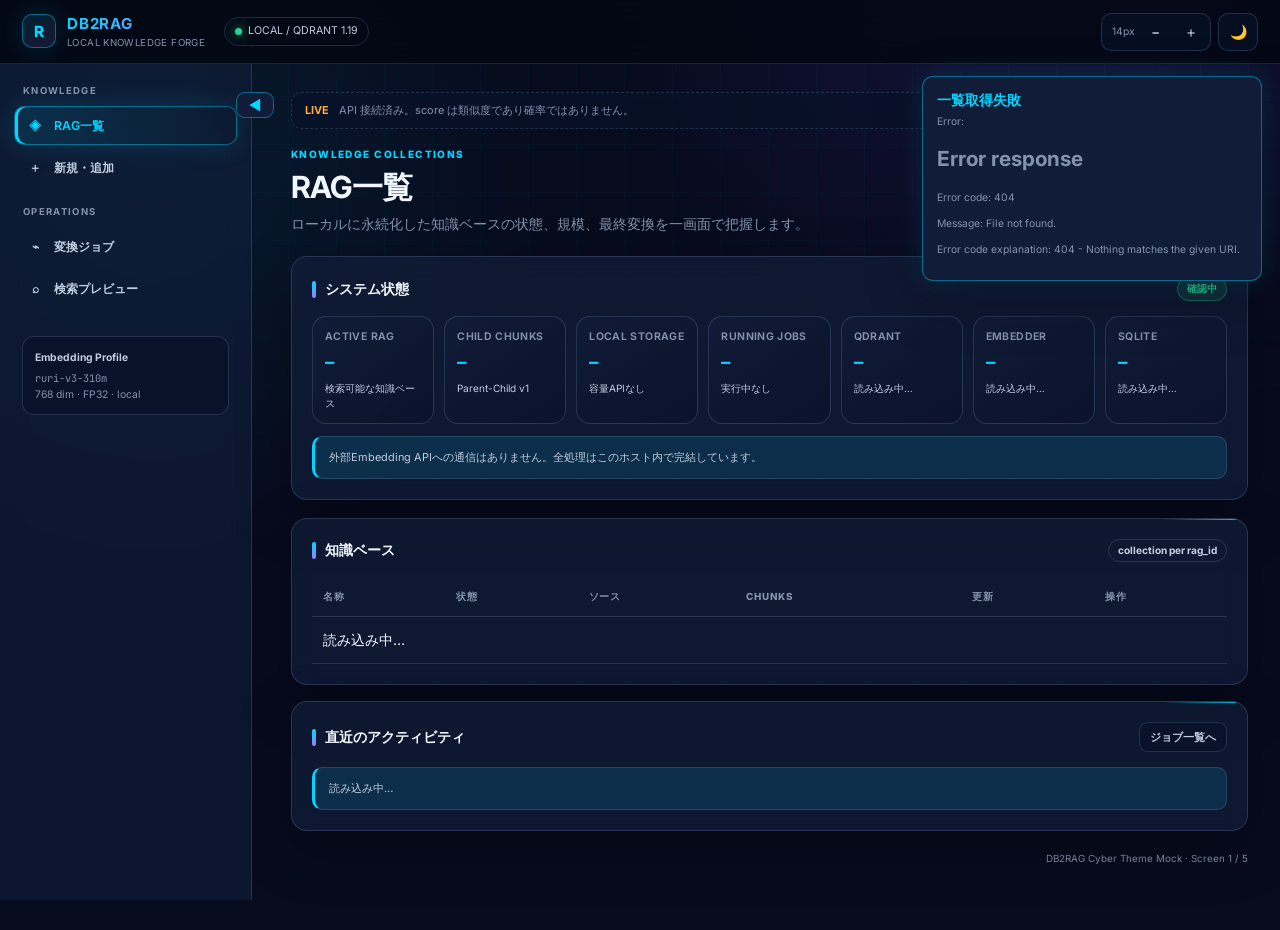
==== web/index.html @ 3c4ffd73 "feat: publish DB2RAG as a local persistent RAG converter Ship FastAPI UI, Qdrant hybrid search, and " ====
<!DOCTYPE html>
<html lang="ja">
<head>
  <meta charset="UTF-8">
  <meta name="viewport" content="width=device-width, initial-scale=1">
  <title>DB2RAG — RAG一覧</title>
  <link rel="preconnect" href="https://fonts.googleapis.com">
  <link rel="preconnect" href="https://fonts.gstatic.com" crossorigin>
  <link href="https://fonts.googleapis.com/css2?family=Inter:wght@400;500;600;700;800&family=JetBrains+Mono:wght@400;500;700&display=swap" rel="stylesheet">
  <link rel="stylesheet" href="mockup_cyber.css?v=20260911-5">
</head>
<body>
  <header class="topbar">
    <a class="brand" href="/">
      <span class="brand-mark">R</span>
      <span class="brand-copy"><strong>DB2RAG</strong><small>LOCAL KNOWLEDGE FORGE</small></span>
    </a>
    <span class="environment-pill"><span class="live-dot"></span>LOCAL / QDRANT 1.19</span>
    <span class="topbar-spacer"></span>
    <div class="topbar-controls">
      <div class="control-group">
        <span class="control-label" id="font-size-label">14px</span>
        <button class="icon-button" id="font-minus" type="button" aria-label="文字を小さく">−</button>
        <button class="icon-button" id="font-plus" type="button" aria-label="文字を大きく">＋</button>
      </div>
      <div class="control-group">
        <button class="icon-button" id="theme-toggle" type="button" aria-label="ライトモードに切り替える">🌙</button>
      </div>
    </div>
  </header>

  <button class="sidebar-balloon" id="sidebar-balloon" type="button">💬 メニュー</button>
  <div class="shell">
    <nav class="sidebar" id="sidebar" aria-label="メインナビゲーション">
      <div class="sidebar-section">Knowledge</div>
      <a class="nav-link active" href="/"><span class="nav-icon">◈</span>RAG一覧</a>
      <a class="nav-link" href="/wizard"><span class="nav-icon">＋</span>新規・追加</a>
      <div class="sidebar-section">Operations</div>
      <a class="nav-link" href="/jobs"><span class="nav-icon">⌁</span>変換ジョブ</a>
      <a class="nav-link" href="/search"><span class="nav-icon">⌕</span>検索プレビュー</a>
      <div class="sidebar-meta">
        <strong>Embedding Profile</strong>
        <span class="mono">ruri-v3-310m</span><br>
        768 dim · FP32 · local
      </div>
    </nav>
    <div class="sidebar-resizer" id="sidebar-resizer" title="ドラッグで幅を調整">
      <button class="collapse-button" id="collapse-sidebar" type="button" aria-label="サイドバーを折りたたむ">▼</button>
    </div>

    <main class="content">
      <div class="mock-banner"><strong>APPROVED MOCK</strong> 2026-09-10 確定。サンプルデータで承認済み画面構成を示します。</div>

      <section class="page-heading">
        <div>
          <div class="eyebrow">Knowledge Collections</div>
          <h1>RAG一覧</h1>
          <p>ローカルに永続化した知識ベースの状態、規模、最終変換を一画面で把握します。</p>
        </div>
        <div class="heading-actions">
          <button class="button secondary" type="button" id="rags-refresh">↻ 更新</button>
          <a class="button success" href="/wizard">＋ 新規RAG</a>
        </div>
      </section>

      <section class="card status-board" id="system-status" aria-label="システム状態">
        <div class="card-title-row">
          <h2>システム状態</h2>
          <span class="status-pill success">確認中</span>
        </div>
        <div class="status-board-grid">
          <article class="metric">
            <div class="metric-label">ACTIVE RAG</div>
            <div class="metric-value" id="metric-active">—</div>
            <div class="metric-foot" id="metric-active-foot">検索可能な知識ベース</div>
          </article>
          <article class="metric">
            <div class="metric-label">CHILD CHUNKS</div>
            <div class="metric-value" id="metric-chunks">—</div>
            <div class="metric-foot">Parent-Child v1</div>
          </article>
          <article class="metric">
            <div class="metric-label">LOCAL STORAGE</div>
            <div class="metric-value" id="metric-storage">—</div>
            <div class="metric-foot" id="metric-storage-foot">容量APIなし</div>
          </article>
          <article class="metric">
            <div class="metric-label">RUNNING JOBS</div>
            <div class="metric-value" id="metric-jobs">—</div>
            <div class="metric-foot" id="metric-jobs-foot">実行中なし</div>
          </article>
          <article class="metric">
            <div class="metric-label">QDRANT</div>
            <div class="metric-value" id="sys-qdrant">—</div>
            <div class="metric-foot" id="sys-qdrant-foot">読み込み中…</div>
          </article>
          <article class="metric">
            <div class="metric-label">EMBEDDER</div>
            <div class="metric-value" id="sys-gpu">—</div>
            <div class="metric-foot" id="sys-gpu-foot">読み込み中…</div>
          </article>
          <article class="metric">
            <div class="metric-label">SQLITE</div>
            <div class="metric-value" id="sys-sqlite">—</div>
            <div class="metric-foot" id="sys-sqlite-foot">読み込み中…</div>
          </article>
        </div>
        <div class="callout" style="margin-top: 12px;">
          外部Embedding APIへの通信はありません。全処理はこのホスト内で完結しています。
        </div>
      </section>

      <section class="card kb-card">
        <div class="card-title-row">
          <h2>知識ベース</h2>
          <span class="tag">collection per rag_id</span>
        </div>
        <div class="table-wrap">
          <table>
            <thead>
              <tr>
                <th>名称</th>
                <th>状態</th>
                <th>ソース</th>
                <th>Chunks</th>
                <th>更新</th>
                <th>操作</th>
              </tr>
            </thead>
            <tbody>
              <tr><td colspan="6">読み込み中…</td></tr>
            </tbody>
          </table>
        </div>
      </section>

      <section class="card" style="margin-top: 16px;">
        <div class="card-title-row">
          <h2>直近のアクティビティ</h2>
          <a class="button small secondary" href="/jobs">ジョブ一覧へ</a>
        </div>
        <div id="activity-list">
          <div class="callout">読み込み中…</div>
        </div>
      </section>

      <div class="footer-note">DB2RAG Cyber Theme Mock · Screen 1 / 5</div>
    </main>
  </div>
  <div class="toast-region" id="toast-region" aria-live="polite"></div>
  <script src="mockup_cyber.js?v=20260911-5"></script>
  <script src="live.js?v=20260911-5"></script>
</body>
</html>
---- web/mockup_cyber.css ----
:root {
  --bg: #070b1e;
  --bg-deep: #040713;
  --surface: rgba(18, 30, 58, 0.72);
  --surface-strong: #111d38;
  --surface-soft: rgba(9, 18, 40, 0.76);
  --surface-hover: rgba(33, 55, 92, 0.78);
  --border: rgba(121, 151, 190, 0.24);
  --border-strong: rgba(0, 214, 255, 0.42);
  --text: #f2f7ff;
  --text-soft: #c0cce0;
  --muted: #8393ad;
  --cyan: #00d6ff;
  --cyan-soft: rgba(0, 214, 255, 0.12);
  --violet: #9d7cff;
  --violet-soft: rgba(157, 124, 255, 0.14);
  --green: #25d695;
  --green-soft: rgba(37, 214, 149, 0.13);
  --orange: #ffad42;
  --orange-soft: rgba(255, 173, 66, 0.14);
  --red: #ff5277;
  --red-soft: rgba(255, 82, 119, 0.13);
  --blue-button: #8ddfff;
  --button-text: #062031;
  --shadow: 0 18px 52px rgba(0, 0, 0, 0.34);
  --glow: 0 0 28px rgba(0, 214, 255, 0.16);
  --sidebar-width: 252px;
  --radius-card: 16px;
  --radius-control: 9px;
  color-scheme: dark;
}

:root.light {
  --bg: #edf3fa;
  --bg-deep: #dfe8f3;
  --surface: rgba(255, 255, 255, 0.82);
  --surface-strong: #ffffff;
  --surface-soft: rgba(239, 245, 252, 0.88);
  --surface-hover: rgba(227, 239, 250, 0.92);
  --border: rgba(46, 76, 110, 0.19);
  --border-strong: rgba(2, 132, 199, 0.42);
  --text: #10213a;
  --text-soft: #334861;
  --muted: #657791;
  --cyan: #0284c7;
  --cyan-soft: rgba(2, 132, 199, 0.1);
  --violet: #7654df;
  --violet-soft: rgba(118, 84, 223, 0.1);
  --green: #13845f;
  --green-soft: rgba(19, 132, 95, 0.11);
  --orange: #c76b09;
  --orange-soft: rgba(199, 107, 9, 0.11);
  --red: #d93458;
  --red-soft: rgba(217, 52, 88, 0.1);
  --blue-button: #38bdf8;
  --button-text: #082f49;
  --shadow: 0 16px 42px rgba(36, 64, 96, 0.12);
  --glow: 0 0 24px rgba(2, 132, 199, 0.13);
  color-scheme: light;
}

* {
  box-sizing: border-box;
}

html {
  font-size: 14px;
}

body {
  min-height: 100vh;
  margin: 0;
  overflow-x: hidden;
  background:
    radial-gradient(circle at 82% -8%, rgba(95, 63, 205, 0.18), transparent 33rem),
    radial-gradient(circle at 12% 18%, rgba(0, 214, 255, 0.08), transparent 28rem),
    var(--bg);
  color: var(--text);
  font-family: Inter, "Yu Gothic UI", Meiryo, "Segoe UI", sans-serif;
  line-height: 1.55;
}

body::before {
  position: fixed;
  z-index: -1;
  inset: 0;
  pointer-events: none;
  background-image:
    linear-gradient(rgba(0, 214, 255, 0.035) 1px, transparent 1px),
    linear-gradient(90deg, rgba(0, 214, 255, 0.035) 1px, transparent 1px);
  background-size: 48px 48px;
  content: "";
  mask-image: linear-gradient(to bottom, black, transparent 82%);
}

button,
input,
select,
textarea {
  font: inherit;
}

button,
a,
input,
select {
  outline-color: var(--cyan);
}

a {
  color: inherit;
}

.mono,
code,
.metric-value,
.score,
.job-id,
.capacity-value {
  font-family: "JetBrains Mono", Consolas, monospace;
}

.topbar {
  position: sticky;
  z-index: 100;
  top: 0;
  display: flex;
  height: 64px;
  align-items: center;
  gap: 12px;
  padding: 0 22px;
  border-bottom: 1px solid rgba(0, 214, 255, 0.19);
  background: color-mix(in srgb, var(--bg-deep) 88%, transparent);
  backdrop-filter: blur(18px);
}

.brand {
  display: flex;
  min-width: 190px;
  align-items: center;
  gap: 11px;
  text-decoration: none;
}

.brand-mark {
  display: grid;
  width: 34px;
  height: 34px;
  place-items: center;
  border: 1px solid var(--border-strong);
  border-radius: 10px;
  background: linear-gradient(145deg, var(--cyan-soft), var(--violet-soft));
  box-shadow: var(--glow);
  color: var(--cyan);
  font-size: 1.1rem;
  font-weight: 800;
}

.brand-copy strong {
  display: block;
  background: linear-gradient(110deg, var(--cyan), var(--violet));
  background-clip: text;
  color: transparent;
  font-size: 1.08rem;
  letter-spacing: 0.055em;
}

.brand-copy small {
  display: block;
  color: var(--muted);
  font-size: 0.69rem;
  letter-spacing: 0.04em;
}

.topbar-spacer {
  flex: 1;
}

.topbar-controls {
  display: flex;
  align-items: center;
  gap: 7px;
}

.control-group {
  display: flex;
  align-items: center;
  gap: 4px;
  padding: 3px;
  border: 1px solid var(--border);
  border-radius: 10px;
  background: var(--surface-soft);
}

.control-label {
  padding-left: 7px;
  color: var(--muted);
  font-size: 0.74rem;
}

.icon-button {
  display: inline-grid;
  width: 32px;
  height: 30px;
  place-items: center;
  padding: 0;
  border: 0;
  border-radius: 7px;
  background: transparent;
  color: var(--text);
  cursor: pointer;
  transition: 160ms ease;
}

.icon-button:hover {
  background: var(--cyan-soft);
  color: var(--cyan);
}

.environment-pill,
.status-pill,
.tag {
  display: inline-flex;
  align-items: center;
  gap: 6px;
  border: 1px solid var(--border);
  border-radius: 999px;
  white-space: nowrap;
}

.environment-pill {
  padding: 5px 10px;
  color: var(--text-soft);
  font-size: 0.76rem;
}

.live-dot {
  width: 7px;
  height: 7px;
  border-radius: 50%;
  background: var(--green);
  box-shadow: 0 0 12px var(--green);
}

.shell {
  display: flex;
  min-height: calc(100vh - 64px);
}

.sidebar {
  position: sticky;
  top: 64px;
  width: var(--sidebar-width);
  min-width: 184px;
  max-width: 380px;
  height: calc(100vh - 64px);
  flex: 0 0 var(--sidebar-width);
  overflow-y: auto;
  padding: 18px 14px 28px;
  border-right: 1px solid var(--border);
  background: color-mix(in srgb, var(--surface) 90%, transparent);
  backdrop-filter: blur(14px);
}

.sidebar-section {
  margin: 18px 9px 7px;
  color: var(--muted);
  font-size: 0.68rem;
  font-weight: 700;
  letter-spacing: 0.14em;
  text-transform: uppercase;
}

.sidebar-section:first-child {
  margin-top: 2px;
}

.nav-link {
  display: flex;
  align-items: center;
  gap: 10px;
  margin: 3px 0;
  padding: 9px 11px;
  border: 1px solid transparent;
  border-radius: 10px;
  color: var(--text-soft);
  font-size: 0.88rem;
  font-weight: 600;
  text-decoration: none;
  transition: 160ms ease;
}

.nav-link:hover {
  border-color: var(--border);
  background: var(--surface-hover);
  color: var(--cyan);
  transform: translateX(2px);
}

.nav-link.active {
  border-color: var(--border-strong);
  background: linear-gradient(90deg, var(--cyan-soft), transparent);
  box-shadow: inset 3px 0 var(--cyan), var(--glow);
  color: var(--cyan);
}

.nav-icon {
  width: 18px;
  text-align: center;
}

.sidebar-meta {
  margin: 28px 8px 0;
  padding: 12px;
  border: 1px solid var(--border);
  border-radius: 12px;
  background: var(--surface-soft);
  color: var(--muted);
  font-size: 0.74rem;
}

.sidebar-meta strong {
  display: block;
  margin-bottom: 5px;
  color: var(--text-soft);
}

.sidebar-resizer {
  position: sticky;
  z-index: 10;
  top: 64px;
  width: 7px;
  height: calc(100vh - 64px);
  flex: 0 0 7px;
  background: transparent;
  cursor: col-resize;
}

.sidebar-resizer:hover,
.sidebar-resizer.dragging {
  background: linear-gradient(180deg, transparent, var(--cyan), transparent);
}

.collapse-button {
  position: absolute;
  top: 22px;
  left: -10px;
  display: grid;
  width: 26px;
  height: 38px;
  place-items: center;
  padding: 0;
  border: 1px solid var(--border-strong);
  border-radius: 9px;
  background: var(--surface-strong);
  color: var(--cyan);
  box-shadow: var(--shadow);
  cursor: pointer;
  transform: rotate(90deg);
}

.sidebar-balloon {
  position: fixed;
  z-index: 90;
  top: 88px;
  left: 0;
  display: none;
  padding: 10px 14px 10px 11px;
  border: 1px solid var(--border-strong);
  border-left: 0;
  border-radius: 0 20px 20px 0;
  background: var(--surface-strong);
  box-shadow: var(--shadow), var(--glow);
  color: var(--cyan);
  cursor: pointer;
}

body.sidebar-collapsed .sidebar,
body.sidebar-collapsed .sidebar-resizer {
  display: none;
}

body.sidebar-collapsed .sidebar-balloon {
  display: block;
}

.content {
  width: min(1480px, 100%);
  min-width: 0;
  flex: 1;
  margin: 0 auto;
  padding: 28px 32px 64px;
}

.mock-banner {
  display: flex;
  align-items: center;
  gap: 10px;
  margin-bottom: 18px;
  padding: 9px 13px;
  border: 1px dashed var(--border);
  border-radius: 10px;
  background: var(--surface-soft);
  color: var(--muted);
  font-size: 0.78rem;
}

.mock-banner strong {
  color: var(--orange);
}

.page-heading {
  display: flex;
  align-items: flex-start;
  justify-content: space-between;
  gap: 18px;
  margin-bottom: 22px;
}

.eyebrow {
  margin-bottom: 5px;
  color: var(--cyan);
  font-size: 0.72rem;
  font-weight: 800;
  letter-spacing: 0.14em;
  text-transform: uppercase;
}

.page-heading h1 {
  margin: 0;
  font-size: clamp(1.55rem, 2.4vw, 2.18rem);
  line-height: 1.25;
  letter-spacing: -0.025em;
}

.page-heading p {
  max-width: 760px;
  margin: 7px 0 0;
  color: var(--muted);
}

.heading-actions,
.button-row,
.inline-actions {
  display: flex;
  flex-wrap: wrap;
  align-items: center;
  gap: 8px;
}

.button {
  display: inline-flex;
  min-height: 38px;
  align-items: center;
  justify-content: center;
  gap: 8px;
  padding: 7px 15px;
  border: 1px solid transparent;
  border-radius: var(--radius-control);
  background: var(--blue-button);
  color: var(--button-text);
  font-weight: 750;
  text-decoration: none;
  cursor: pointer;
  transition: 160ms ease;
}

.button:hover {
  filter: brightness(1.08);
  box-shadow: 0 0 18px rgba(0, 214, 255, 0.28);
  transform: translateY(-1px);
}

.button:disabled,
.button[aria-disabled="true"] {
  opacity: 0.45;
  cursor: not-allowed;
  pointer-events: none;
  transform: none;
  box-shadow: none;
  filter: none;
}

.button.secondary {
  border-color: var(--border);
  background: var(--surface-soft);
  color: var(--text-soft);
}

.button.secondary:hover {
  border-color: var(--border-strong);
  color: var(--cyan);
}

.button.success {
  background: var(--green);
  color: #052218;
}

.button.danger {
  background: var(--red);
  color: white;
}

.button.warning {
  background: var(--orange);
  color: #2b1600;
}

.button.small {
  min-height: 30px;
  padding: 4px 10px;
  font-size: 0.78rem;
}

.button.icon-only {
  width: 36px;
  padding: 0;
}

.card {
  position: relative;
  padding: 20px;
  overflow: hidden;
  border: 1px solid var(--border);
  border-radius: var(--radius-card);
  background: var(--surface);
  box-shadow: var(--shadow);
  backdrop-filter: blur(14px);
}

.card::after {
  position: absolute;
  top: 0;
  right: 0;
  width: 84px;
  height: 1px;
  background: linear-gradient(90deg, transparent, var(--cyan));
  content: "";
}

.card.interactive {
  transition: 190ms ease;
}

.card.interactive:hover {
  border-color: var(--border-strong);
  box-shadow: var(--shadow), var(--glow);
  transform: translateY(-2px);
}

.card-title-row {
  display: flex;
  align-items: center;
  justify-content: space-between;
  gap: 12px;
  margin-bottom: 15px;
}

.card h2,
.card h3 {
  margin: 0;
}

.card h2 {
  display: flex;
  align-items: center;
  gap: 9px;
  font-size: 1.02rem;
}

.card h2::before {
  width: 4px;
  height: 17px;
  border-radius: 3px;
  background: linear-gradient(var(--cyan), var(--violet));
  content: "";
}

.card h3 {
  font-size: 0.94rem;
}

.muted,
.helper {
  color: var(--muted);
}

.helper {
  margin: 5px 0 0;
  font-size: 0.78rem;
}

.grid {
  display: grid;
  gap: 16px;
}

.grid.metrics {
  grid-template-columns: repeat(4, minmax(150px, 1fr));
  margin-bottom: 18px;
}

.status-board {
  margin-bottom: 18px;
}

.status-board-grid {
  display: grid;
  grid-template-columns: repeat(7, minmax(0, 1fr));
  gap: 10px;
}

.status-board .metric {
  min-width: 0;
  padding: 12px 12px 11px;
}

.status-board .metric-value {
  font-size: 1.12rem;
  overflow: hidden;
  text-overflow: ellipsis;
  white-space: nowrap;
}

.kb-card {
  margin-bottom: 16px;
}

.kb-card .table-wrap {
  overflow-x: auto;
}

.kb-card td:last-child {
  width: 1%;
  white-space: nowrap;
}

.kb-card .inline-actions {
  flex-wrap: nowrap;
  gap: 6px;
}

.kb-card .inline-actions .button.small {
  flex: 0 0 auto;
  white-space: nowrap;
}

.grid.two {
  grid-template-columns: minmax(0, 1.45fr) minmax(300px, 0.75fr);
}

.grid.equal-two {
  grid-template-columns: repeat(2, minmax(0, 1fr));
}

.grid.three {
  grid-template-columns: repeat(3, minmax(0, 1fr));
}

.metric {
  padding: 16px;
  border: 1px solid var(--border);
  border-radius: 14px;
  background: linear-gradient(145deg, var(--surface), var(--surface-soft));
  transition: 170ms ease;
}

.metric:hover {
  border-color: var(--border-strong);
  box-shadow: var(--glow);
  transform: translateY(-2px);
}

.metric-label {
  color: var(--muted);
  font-size: 0.75rem;
  font-weight: 650;
  letter-spacing: 0.035em;
}

.metric-value {
  margin-top: 6px;
  color: var(--cyan);
  font-size: 1.45rem;
  font-weight: 800;
}

.metric-foot {
  margin-top: 5px;
  color: var(--text-soft);
  font-size: 0.72rem;
}

.table-wrap {
  overflow-x: auto;
}

table {
  width: 100%;
  border-collapse: collapse;
}

th,
td {
  padding: 12px 11px;
  border-bottom: 1px solid var(--border);
  text-align: left;
  vertical-align: middle;
}

th {
  color: var(--muted);
  font-size: 0.7rem;
  font-weight: 800;
  letter-spacing: 0.075em;
  text-transform: uppercase;
}

tbody tr {
  transition: 130ms ease;
}

tbody tr:hover {
  background: var(--cyan-soft);
}

.row-title {
  display: block;
  color: var(--text);
  font-weight: 700;
}

.row-subtitle {
  display: block;
  margin-top: 2px;
  color: var(--muted);
  font-size: 0.73rem;
}

.job-work {
  display: flex;
  align-items: flex-start;
  gap: 10px;
}

.job-work .tag {
  flex: 0 0 auto;
  margin-top: 2px;
}

.status-pill,
.tag {
  padding: 3px 9px;
  font-size: 0.72rem;
  font-weight: 720;
}

.status-pill.success,
.tag.success {
  border-color: rgba(37, 214, 149, 0.35);
  background: var(--green-soft);
  color: var(--green);
}

.status-pill.running {
  border-color: rgba(0, 214, 255, 0.36);
  background: var(--cyan-soft);
  color: var(--cyan);
}

.status-pill.warning,
.tag.warning {
  border-color: rgba(255, 173, 66, 0.36);
  background: var(--orange-soft);
  color: var(--orange);
}

.status-pill.danger {
  border-color: rgba(255, 82, 119, 0.36);
  background: var(--red-soft);
  color: var(--red);
}

.status-pill.neutral,
.tag {
  color: var(--text-soft);
}

.form-grid {
  display: grid;
  grid-template-columns: repeat(2, minmax(0, 1fr));
  gap: 15px;
}

.field {
  display: flex;
  flex-direction: column;
  gap: 6px;
}

.field.full {
  grid-column: 1 / -1;
}

.field label {
  color: var(--text-soft);
  font-size: 0.78rem;
  font-weight: 700;
}

.field-tip {
  display: none;
  margin: 0;
  padding: 8px 10px;
  border: 1px solid var(--border-strong);
  border-radius: 8px;
  background: color-mix(in srgb, var(--surface) 88%, var(--cyan-soft));
  box-shadow: 0 10px 24px rgba(0, 0, 0, 0.28);
  color: var(--text);
  font-size: 0.74rem;
  font-weight: 500;
  line-height: 1.5;
}

.field:hover > .field-tip,
.field:focus-within > .field-tip,
.choice-card:hover > .field-tip,
.choice-card:focus-within > .field-tip,
.toggle-row:hover > .field-tip {
  display: block;
}

.choice-card {
  position: relative;
}

.choice-card > .field-tip {
  margin-top: 8px;
}

input,
select,
textarea {
  width: 100%;
  min-height: 40px;
  padding: 8px 11px;
  border: 1px solid var(--border);
  border-radius: var(--radius-control);
  background: var(--surface-soft);
  color: var(--text);
  transition: 150ms ease;
}

input:focus,
select:focus,
textarea:focus {
  border-color: var(--border-strong);
  box-shadow: 0 0 0 3px var(--cyan-soft);
}

.input-with-action {
  display: flex;
  gap: 7px;
}

.choice-card {
  padding: 19px;
  border: 1px solid var(--border);
  border-radius: 14px;
  background: var(--surface-soft);
  cursor: pointer;
  transition: 170ms ease;
}

.choice-card:hover,
.choice-card.selected {
  border-color: var(--border-strong);
  background: linear-gradient(145deg, var(--cyan-soft), var(--violet-soft));
  box-shadow: var(--glow);
}

.choice-card.selected {
  box-shadow: inset 3px 0 var(--cyan), var(--glow);
}

.choice-head {
  display: flex;
  align-items: center;
  gap: 10px;
  font-weight: 800;
}

.choice-card p {
  margin: 7px 0 0 28px;
  color: var(--muted);
  font-size: 0.8rem;
}

.choice-card p.field-tip {
  margin: 8px 0 0;
  color: var(--text);
}

.radio-dot {
  display: grid;
  width: 18px;
  height: 18px;
  flex: 0 0 18px;
  place-items: center;
  border: 1px solid var(--border-strong);
  border-radius: 50%;
}

.choice-card.selected .radio-dot::after {
  width: 8px;
  height: 8px;
  border-radius: 50%;
  background: var(--cyan);
  box-shadow: 0 0 8px var(--cyan);
  content: "";
}

.source-tile {
  display: block;
  padding: 18px;
  border: 1px solid var(--border);
  border-radius: 14px;
  background: var(--surface-soft);
  text-decoration: none;
  transition: 170ms ease;
}

.source-tile:hover {
  border-color: var(--border-strong);
  box-shadow: var(--glow);
  transform: translateY(-2px);
}

.source-icon {
  display: grid;
  width: 42px;
  height: 42px;
  margin-bottom: 12px;
  place-items: center;
  border: 1px solid var(--border-strong);
  border-radius: 12px;
  background: var(--cyan-soft);
  color: var(--cyan);
  font-size: 1.2rem;
}

.source-tile strong {
  display: block;
}

.source-tile span {
  display: block;
  margin-top: 4px;
  color: var(--muted);
  font-size: 0.78rem;
}

.stepper {
  display: grid;
  grid-template-columns: repeat(5, 1fr);
  gap: 8px;
  margin: 0 0 22px;
}

.step {
  position: relative;
  padding: 10px 8px 10px 35px;
  border: 1px solid var(--border);
  border-radius: 11px;
  background: var(--surface-soft);
  color: var(--muted);
  font-size: 0.74rem;
}

.step::before {
  position: absolute;
  top: 50%;
  left: 11px;
  display: grid;
  width: 17px;
  height: 17px;
  place-items: center;
  border: 1px solid var(--border);
  border-radius: 50%;
  content: attr(data-step);
  font-family: "JetBrains Mono", monospace;
  font-size: 0.62rem;
  transform: translateY(-50%);
}

.step.complete {
  color: var(--green);
}

.step.complete::before {
  border-color: var(--green);
  background: var(--green-soft);
  content: "✓";
}

.step.active {
  border-color: var(--border-strong);
  background: var(--cyan-soft);
  color: var(--cyan);
}

.dropzone {
  display: grid;
  min-height: 245px;
  place-items: center;
  padding: 30px;
  border: 1.5px dashed var(--border-strong);
  border-radius: var(--radius-card);
  background:
    radial-gradient(circle at 50% 30%, rgba(0, 214, 255, 0.12), transparent 42%),
    var(--surface-soft);
  text-align: center;
  transition: 180ms ease;
}

.dropzone:hover,
.dropzone.drag-over {
  border-style: solid;
  box-shadow: var(--glow);
  transform: translateY(-2px);
}

.dropzone-icon {
  display: grid;
  width: 68px;
  height: 68px;
  margin: 0 auto 15px;
  place-items: center;
  border: 1px solid var(--border-strong);
  border-radius: 18px;
  background: var(--cyan-soft);
  box-shadow: var(--glow);
  color: var(--cyan);
  font-size: 2rem;
}

.dropzone h2 {
  margin: 0;
  font-size: 1.12rem;
}

.dropzone p {
  margin: 7px 0 16px;
  color: var(--muted);
}

.file-row,
.event-row,
.error-row {
  display: flex;
  align-items: center;
  gap: 12px;
  padding: 11px 0;
  border-bottom: 1px solid var(--border);
}

.file-row:last-child,
.event-row:last-child,
.error-row:last-child {
  border-bottom: 0;
}

.file-icon,
.event-icon {
  display: grid;
  width: 35px;
  height: 35px;
  flex: 0 0 35px;
  place-items: center;
  border-radius: 10px;
  background: var(--cyan-soft);
  color: var(--cyan);
}

.file-main,
.event-main {
  min-width: 0;
  flex: 1;
}

.file-main strong,
.event-main strong {
  display: block;
}

.file-main span,
.event-main span {
  color: var(--muted);
  font-size: 0.74rem;
}

.progress-track {
  position: relative;
  height: 10px;
  overflow: hidden;
  border: 1px solid var(--border);
  border-radius: 999px;
  background: var(--surface-soft);
}

.progress-bar {
  height: 100%;
  border-radius: inherit;
  background: linear-gradient(90deg, var(--cyan), var(--violet));
  box-shadow: 0 0 16px rgba(0, 214, 255, 0.35);
}

.progress-header {
  display: flex;
  align-items: end;
  justify-content: space-between;
  gap: 14px;
  margin-bottom: 11px;
}

.progress-percent {
  color: var(--cyan);
  font-family: "JetBrains Mono", monospace;
  font-size: 2rem;
  font-weight: 800;
}

.progress-stats {
  display: grid;
  grid-template-columns: repeat(4, 1fr);
  gap: 10px;
  margin-top: 17px;
}

.progress-stat {
  padding: 11px;
  border: 1px solid var(--border);
  border-radius: 10px;
  background: var(--surface-soft);
}

.progress-stat span {
  display: block;
  color: var(--muted);
  font-size: 0.68rem;
}

.progress-stat strong {
  display: block;
  margin-top: 3px;
  font-family: "JetBrains Mono", monospace;
}

.pipeline {
  display: grid;
  grid-template-columns: repeat(9, minmax(70px, 1fr));
  gap: 6px;
}

.pipeline-stage {
  position: relative;
  padding: 11px 7px;
  border: 1px solid var(--border);
  border-radius: 10px;
  background: var(--surface-soft);
  color: var(--muted);
  text-align: center;
  font-size: 0.67rem;
}

.pipeline-stage.complete {
  border-color: rgba(37, 214, 149, 0.35);
  background: var(--green-soft);
  color: var(--green);
}

.pipeline-stage.active {
  border-color: var(--border-strong);
  background: var(--cyan-soft);
  box-shadow: var(--glow);
  color: var(--cyan);
}

.capacity-list {
  display: grid;
  gap: 10px;
}

.capacity-item {
  display: grid;
  grid-template-columns: minmax(90px, 1fr) 1fr auto;
  align-items: center;
  gap: 10px;
}

.capacity-label {
  color: var(--text-soft);
  font-size: 0.78rem;
}

.capacity-value {
  color: var(--cyan);
  font-size: 0.8rem;
}

.mini-track {
  height: 5px;
  overflow: hidden;
  border-radius: 999px;
  background: var(--surface-soft);
}

.mini-track span {
  display: block;
  height: 100%;
  border-radius: inherit;
  background: linear-gradient(90deg, var(--cyan), var(--violet));
}

.tabs {
  display: flex;
  gap: 5px;
  margin-bottom: 14px;
  padding: 4px;
  border: 1px solid var(--border);
  border-radius: 10px;
  background: var(--surface-soft);
}

.tab {
  flex: 1;
  padding: 7px 11px;
  border: 0;
  border-radius: 7px;
  background: transparent;
  color: var(--muted);
  font-weight: 700;
  cursor: pointer;
}

.tab.active {
  background: var(--cyan-soft);
  color: var(--cyan);
}

.tab-panel {
  display: none;
}

.tab-panel.active {
  display: block;
}

.search-box {
  display: flex;
  gap: 9px;
  margin-bottom: 14px;
}

.search-box input {
  min-height: 48px;
  font-size: 1rem;
}

.search-box .button {
  min-width: 104px;
}

.filter-bar {
  display: flex;
  flex-wrap: wrap;
  align-items: center;
  gap: 8px;
  margin-bottom: 17px;
}

.filter-chip {
  display: inline-flex;
  align-items: center;
  gap: 6px;
  padding: 5px 10px;
  border: 1px solid var(--border);
  border-radius: 999px;
  background: var(--surface-soft);
  color: var(--text-soft);
  font-size: 0.74rem;
}

button.filter-chip {
  cursor: pointer;
  font: inherit;
}

button.filter-chip.is-active {
  border-color: var(--accent, #3d8bfd);
  color: var(--text);
}

.result-card {
  margin-bottom: 12px;
  padding: 17px;
  border: 1px solid var(--border);
  border-radius: 13px;
  background: var(--surface-soft);
  transition: 170ms ease;
}

.result-card:hover {
  border-color: var(--border-strong);
  box-shadow: var(--glow);
}

.result-head {
  display: flex;
  align-items: center;
  gap: 10px;
}

.rank {
  display: grid;
  width: 28px;
  height: 28px;
  place-items: center;
  border: 1px solid var(--border-strong);
  border-radius: 8px;
  background: var(--cyan-soft);
  color: var(--cyan);
  font-family: "JetBrains Mono", monospace;
  font-size: 0.72rem;
  font-weight: 800;
}

.result-title {
  min-width: 0;
  flex: 1;
  font-weight: 800;
}

.score {
  color: var(--cyan);
  font-size: 0.8rem;
}

.result-snippet {
  margin: 12px 0;
  color: var(--text-soft);
  line-height: 1.75;
}

.highlight {
  padding: 1px 4px;
  border-radius: 4px;
  background: rgba(255, 173, 66, 0.2);
  color: var(--orange);
  font-weight: 800;
}

.result-meta {
  display: flex;
  flex-wrap: wrap;
  align-items: center;
  gap: 7px;
  color: var(--muted);
  font-size: 0.72rem;
}

.search-explain {
  display: grid;
  grid-template-columns: repeat(3, 1fr);
  gap: 8px;
}

.explain-item {
  padding: 11px;
  border: 1px solid var(--border);
  border-radius: 10px;
  background: var(--surface-soft);
  text-align: center;
}

.explain-item span {
  display: block;
  color: var(--muted);
  font-size: 0.68rem;
}

.explain-item strong {
  display: block;
  margin-top: 4px;
  color: var(--cyan);
  font-family: "JetBrains Mono", monospace;
}

.diagnostic {
  display: flex;
  gap: 11px;
  padding: 12px;
  border: 1px solid var(--border);
  border-radius: 11px;
  background: var(--surface-soft);
}

.diagnostic + .diagnostic {
  margin-top: 9px;
}

.diagnostic-icon {
  color: var(--green);
  font-weight: 900;
}

.diagnostic strong {
  display: block;
  font-size: 0.8rem;
}

.diagnostic span {
  display: block;
  margin-top: 2px;
  color: var(--muted);
  font-size: 0.7rem;
}

.callout {
  padding: 12px 14px;
  border: 1px solid var(--border);
  border-left: 3px solid var(--cyan);
  border-radius: 10px;
  background: var(--cyan-soft);
  color: var(--text-soft);
  font-size: 0.78rem;
}

.callout.warning {
  border-left-color: var(--orange);
  background: var(--orange-soft);
}

.callout.danger {
  border-left-color: var(--red);
  background: var(--red-soft);
}

.checkbox {
  width: 17px;
  height: 17px;
  min-height: 0;
  accent-color: var(--cyan);
}

.toggle-row {
  display: flex;
  flex-wrap: wrap;
  align-items: center;
  justify-content: space-between;
  gap: 12px;
  padding: 11px 0;
  border-bottom: 1px solid var(--border);
}

.toggle-row > .field-tip {
  flex: 1 0 100%;
}

.toggle-row:last-child {
  border-bottom: 0;
}

.toggle-copy strong {
  display: block;
  font-size: 0.8rem;
}

.toggle-copy span {
  display: block;
  margin-top: 3px;
  color: var(--muted);
  font-size: 0.7rem;
}

.switch {
  position: relative;
  width: 42px;
  height: 23px;
  flex: 0 0 42px;
  border: 1px solid var(--border);
  border-radius: 999px;
  background: var(--surface-soft);
  cursor: pointer;
}

.switch.is-disabled,
.switch[aria-disabled="true"] {
  opacity: 0.45;
  pointer-events: none;
  cursor: not-allowed;
}

.switch::after {
  position: absolute;
  top: 3px;
  left: 3px;
  width: 15px;
  height: 15px;
  border-radius: 50%;
  background: var(--muted);
  content: "";
  transition: 150ms ease;
}

.switch.on {
  border-color: rgba(37, 214, 149, 0.42);
  background: var(--green-soft);
}

.switch.on::after {
  left: 22px;
  background: var(--green);
  box-shadow: 0 0 9px var(--green);
}

.toast-region {
  position: fixed;
  z-index: 500;
  top: 76px;
  right: 18px;
  display: grid;
  width: min(340px, calc(100vw - 36px));
  gap: 8px;
}

.toast {
  padding: 12px 14px;
  border: 1px solid var(--border-strong);
  border-radius: 11px;
  background: var(--surface-strong);
  box-shadow: var(--shadow), var(--glow);
  color: var(--text);
  animation: toast-in 180ms ease;
}

.toast strong {
  display: block;
  color: var(--cyan);
}

.toast span {
  display: block;
  margin-top: 2px;
  color: var(--muted);
  font-size: 0.74rem;
}

@keyframes toast-in {
  from {
    opacity: 0;
    transform: translateY(-8px);
  }
}

.footer-note {
  margin-top: 20px;
  color: var(--muted);
  font-size: 0.7rem;
  text-align: right;
}

.wizard-layout {
  display: grid;
  grid-template-columns: minmax(0, 1fr) 310px;
  align-items: start;
  gap: 18px;
}

.wizard-stack {
  display: grid;
  gap: 10px;
}

.wizard-section {
  overflow: hidden;
  border: 1px solid var(--border);
  border-radius: var(--radius-card);
  background: var(--surface);
  box-shadow: 0 10px 30px rgba(0, 0, 0, 0.18);
  backdrop-filter: blur(14px);
  transition: border-color 180ms ease, box-shadow 180ms ease, opacity 180ms ease;
}

.wizard-section.is-open {
  border-color: var(--border-strong);
  box-shadow: var(--shadow), var(--glow);
}

.wizard-section.is-complete:not(.is-open) {
  border-left: 3px solid var(--green);
}

.wizard-section.is-locked {
  opacity: 0.55;
}

.wizard-summary {
  display: grid;
  width: 100%;
  min-height: 66px;
  grid-template-columns: auto minmax(0, 1fr) minmax(120px, auto) auto;
  align-items: center;
  gap: 12px;
  padding: 12px 16px;
  border: 0;
  border-radius: 0;
  background: transparent;
  color: var(--text);
  text-align: left;
  cursor: pointer;
}

.wizard-summary:hover {
  background: var(--cyan-soft);
  box-shadow: none;
  filter: none;
  transform: none;
}

.wizard-section.is-locked .wizard-summary {
  cursor: default;
}

.wizard-step-index {
  display: grid;
  width: 34px;
  height: 34px;
  place-items: center;
  border: 1px solid var(--border-strong);
  border-radius: 10px;
  background: var(--cyan-soft);
  color: var(--cyan);
  font-family: "JetBrains Mono", monospace;
  font-size: 0.78rem;
  font-weight: 800;
}

.wizard-section.is-complete .wizard-step-index {
  border-color: rgba(37, 214, 149, 0.38);
  background: var(--green-soft);
  color: var(--green);
}

.wizard-section.is-complete .wizard-step-index::before {
  content: "✓";
}

.wizard-section.is-complete .wizard-step-index {
  font-size: 0;
}

.wizard-section.is-complete .wizard-step-index::before {
  font-size: 0.88rem;
}

.wizard-summary-title {
  display: block;
  font-size: 0.9rem;
  font-weight: 800;
}

.wizard-summary-subtitle {
  display: block;
  margin-top: 2px;
  color: var(--muted);
  font-size: 0.7rem;
  font-weight: 500;
}

.wizard-summary-value {
  overflow: hidden;
  color: var(--text-soft);
  font-size: 0.76rem;
  font-weight: 650;
  text-overflow: ellipsis;
  white-space: nowrap;
}

.wizard-section.is-complete .wizard-summary-value {
  color: var(--green);
}

.wizard-chevron {
  display: grid;
  width: 28px;
  height: 28px;
  place-items: center;
  border: 1px solid var(--border);
  border-radius: 8px;
  color: var(--cyan);
  transition: transform 220ms ease;
}

.wizard-section.is-open .wizard-chevron {
  transform: rotate(180deg);
}

.wizard-panel {
  display: grid;
  grid-template-rows: 0fr;
  border-top: 0 solid var(--border);
  transition: grid-template-rows 260ms ease, border-top-width 260ms ease;
}

.wizard-section.is-open .wizard-panel {
  grid-template-rows: 1fr;
  border-top-width: 1px;
}

.wizard-panel-inner {
  min-height: 0;
  overflow: hidden;
}

.wizard-panel-content {
  padding: 20px;
}

.wizard-actions {
  display: flex;
  flex-wrap: wrap;
  justify-content: flex-end;
  gap: 8px;
  margin-top: 18px;
  padding-top: 16px;
  border-top: 1px solid var(--border);
}

.wizard-choice-grid {
  display: grid;
  grid-template-columns: repeat(2, minmax(0, 1fr));
  gap: 12px;
}

.branch-panel[hidden] {
  display: none !important;
}

.wizard-side {
  position: sticky;
  top: 82px;
  display: grid;
  gap: 14px;
}

.summary-list {
  display: grid;
  gap: 10px;
}

.summary-row {
  display: flex;
  align-items: flex-start;
  justify-content: space-between;
  gap: 12px;
  padding-bottom: 9px;
  border-bottom: 1px solid var(--border);
}

.summary-row:last-child {
  padding-bottom: 0;
  border-bottom: 0;
}

.summary-row span {
  color: var(--muted);
  font-size: 0.72rem;
}

.summary-row strong {
  max-width: 170px;
  font-size: 0.76rem;
  text-align: right;
}

.compact-object-list {
  display: grid;
  gap: 8px;
}

.compact-object {
  display: grid;
  grid-template-columns: auto minmax(0, 1fr) auto;
  align-items: center;
  gap: 10px;
  padding: 11px;
  border: 1px solid var(--border);
  border-radius: 11px;
  background: var(--surface-soft);
}

.compact-object strong {
  display: block;
  font-size: 0.8rem;
}

.compact-object span {
  display: block;
  color: var(--muted);
  font-size: 0.68rem;
}

.wizard-final {
  padding: 15px;
  border: 1px solid rgba(37, 214, 149, 0.32);
  border-radius: 12px;
  background: linear-gradient(145deg, var(--green-soft), var(--cyan-soft));
}

.wizard-final h3 {
  margin: 0 0 7px;
}

.wizard-final p {
  margin: 0;
  color: var(--text-soft);
  font-size: 0.78rem;
}

@media (max-width: 1120px) {
  .grid.metrics {
    grid-template-columns: repeat(2, minmax(140px, 1fr));
  }

  .status-board-grid {
    grid-template-columns: repeat(4, minmax(0, 1fr));
  }

  .grid.two,
  .grid.equal-two {
    grid-template-columns: 1fr;
  }

  .pipeline {
    grid-template-columns: repeat(5, minmax(80px, 1fr));
  }

  .wizard-layout {
    grid-template-columns: 1fr;
  }

  .wizard-side {
    position: static;
  }
}

@media (max-width: 800px) {
  .environment-pill,
  .brand-copy small,
  .control-label {
    display: none;
  }

  .topbar {
    padding: 0 12px;
  }

  .brand {
    min-width: auto;
  }

  .sidebar,
  .sidebar-resizer {
    display: none;
  }

  .sidebar-balloon {
    display: block;
  }

  .content {
    padding: 20px 16px 48px;
  }

  .page-heading {
    flex-direction: column;
  }

  .form-grid,
  .grid.three {
    grid-template-columns: 1fr;
  }

  .progress-stats {
    grid-template-columns: repeat(2, 1fr);
  }

  .stepper {
    grid-template-columns: 1fr;
  }

  .pipeline {
    grid-template-columns: repeat(3, 1fr);
  }

  .wizard-summary {
    grid-template-columns: auto minmax(0, 1fr) auto;
  }

  .wizard-summary-value {
    display: none;
  }

  .wizard-choice-grid {
    grid-template-columns: 1fr;
  }
}

@media (max-width: 520px) {
  .brand-copy {
    display: none;
  }

  .grid.metrics {
    grid-template-columns: 1fr;
  }

  .status-board-grid {
    grid-template-columns: repeat(2, minmax(0, 1fr));
  }

  .search-box {
    flex-direction: column;
  }

  .search-explain {
    grid-template-columns: 1fr;
  }
}

.job-hover {
  display: none;
  position: fixed;
  z-index: 120;
  width: min(520px, calc(100vw - 24px));
  max-height: min(70vh, 560px, calc(100dvh - 96px));
  overflow: auto;
  overscroll-behavior: contain;
  padding: 0;
  border: 1px solid var(--border-strong);
  border-radius: 12px;
  background: var(--surface-strong);
  box-shadow: var(--shadow), var(--glow);
}

.job-hover[hidden] {
  display: none !important;
}

.job-hover.is-open {
  display: block;
}

.job-hover-card {
  padding: 14px 16px 16px;
  border: 0;
  border-radius: 0;
  background: transparent;
  box-shadow: none;
}

.job-hover-head {
  display: flex;
  align-items: flex-start;
  justify-content: space-between;
  gap: 12px;
  margin-bottom: 14px;
}

.job-hover-head h2 {
  margin: 4px 0 0;
  font-size: 1.15rem;
}

.job-hover-section-title {
  margin: 16px 0 6px;
  color: var(--muted);
  font-size: 0.72rem;
  font-weight: 700;
  letter-spacing: 0.08em;
  text-transform: uppercase;
}

.job-hover .progress-header {
  margin-bottom: 10px;
}

.job-hover .error-row .file-main span {
  display: block;
  color: var(--muted);
  font-size: 0.78rem;
}
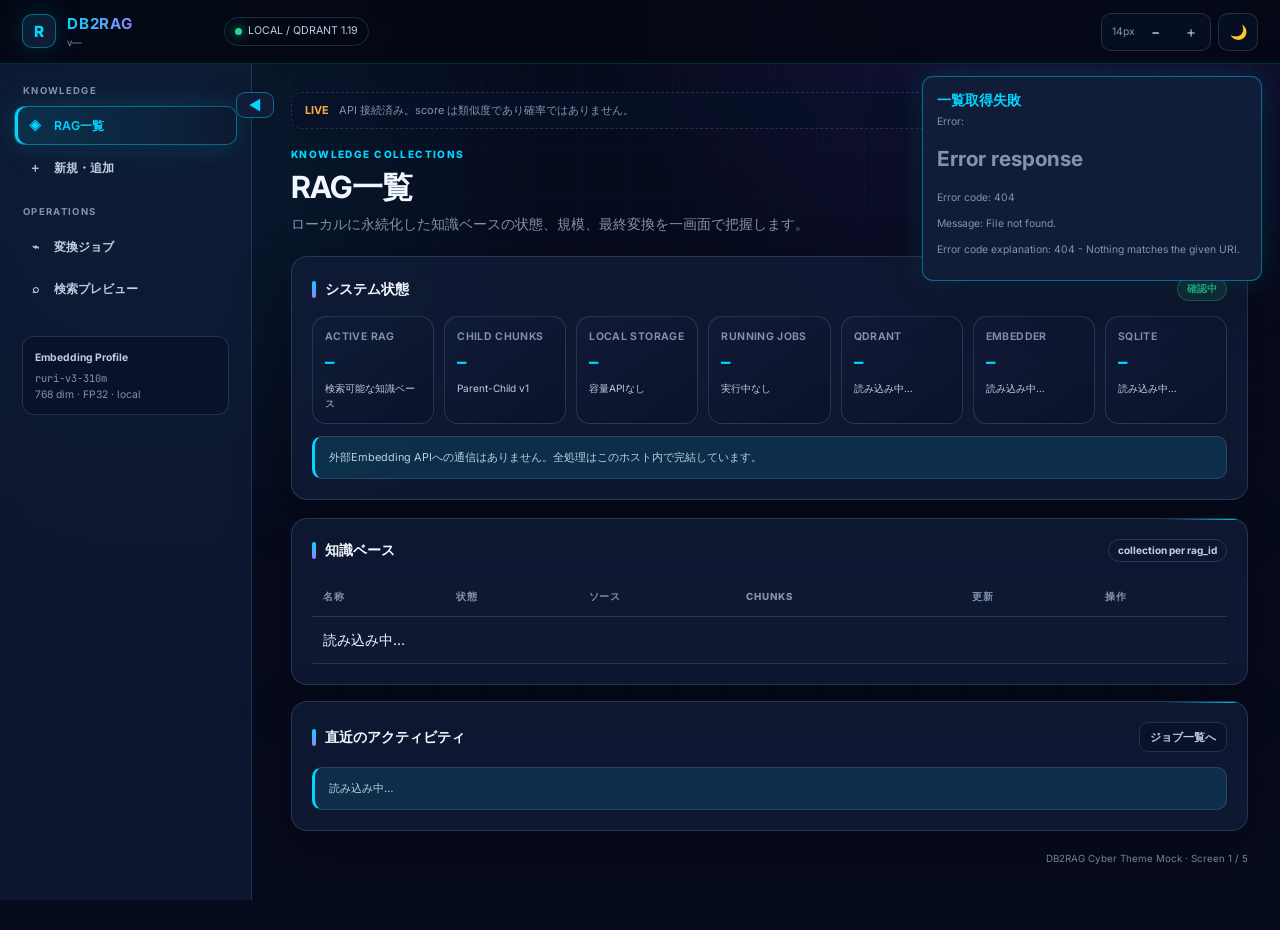
==== commit 5eab933f: "feat(rag): ship v0.2.0 search integrity and Dify retrieval Keep existing points on append, and let D" ====
--- a/web/index.html
+++ b/web/index.html
@@ -7,13 +7,21 @@
   <link rel="preconnect" href="https://fonts.googleapis.com">
   <link rel="preconnect" href="https://fonts.gstatic.com" crossorigin>
   <link href="https://fonts.googleapis.com/css2?family=Inter:wght@400;500;600;700;800&family=JetBrains+Mono:wght@400;500;700&display=swap" rel="stylesheet">
-  <link rel="stylesheet" href="mockup_cyber.css?v=20260911-5">
+  <link rel="stylesheet" href="mockup_cyber.css?v=20260911-6">
+  <style>
+    #dify-dialog { width: min(560px, calc(100vw - 32px)); padding: 20px 22px 16px; border: 1px solid var(--border-strong); background: var(--bg, #10141c); color: inherit; }
+    #dify-dialog h2 { margin: 0 0 8px; }
+    #dify-dialog .field { margin-top: 12px; }
+    #dify-dialog .input-with-action { display: flex; gap: 8px; align-items: center; }
+    #dify-dialog input { flex: 1; min-width: 0; }
+    #dify-dialog .wizard-actions { display: flex; justify-content: flex-end; margin-top: 16px; }
+  </style>
 </head>
 <body>
   <header class="topbar">
     <a class="brand" href="/">
       <span class="brand-mark">R</span>
-      <span class="brand-copy"><strong>DB2RAG</strong><small>LOCAL KNOWLEDGE FORGE</small></span>
+      <span class="brand-copy"><strong>DB2RAG</strong><small data-app-version>v…</small></span>
     </a>
     <span class="environment-pill"><span class="live-dot"></span>LOCAL / QDRANT 1.19</span>
     <span class="topbar-spacer"></span>
@@ -147,8 +155,19 @@
       <div class="footer-note">DB2RAG Cyber Theme Mock · Screen 1 / 5</div>
     </main>
   </div>
+  <dialog id="dify-dialog">
+    <form method="dialog">
+      <h2>Dify連携</h2>
+      <p class="field-tip">Dify の外部知識 API に、この Endpoint と knowledge_id を登録します。Dify 本体の設定画面で行います。</p>
+      <div class="field"><label for="dify-endpoint-docker">Endpoint（Docker）</label><div class="input-with-action"><input id="dify-endpoint-docker" class="mono" readonly><button class="button secondary" type="button" id="dify-copy-docker" data-copy="">コピー</button></div></div>
+      <div class="field"><label for="dify-endpoint-local">Endpoint（このPC）</label><div class="input-with-action"><input id="dify-endpoint-local" class="mono" readonly><button class="button secondary" type="button" id="dify-copy-local" data-copy="">コピー</button></div></div>
+      <div class="field"><label for="dify-knowledge-id">knowledge_id</label><div class="input-with-action"><input id="dify-knowledge-id" class="mono" readonly><button class="button secondary" type="button" id="dify-copy-id" data-copy="">コピー</button></div></div>
+      <p class="field-tip" id="dify-auth-note"></p>
+      <div class="wizard-actions"><button class="button secondary" value="cancel">閉じる</button></div>
+    </form>
+  </dialog>
   <div class="toast-region" id="toast-region" aria-live="polite"></div>
-  <script src="mockup_cyber.js?v=20260911-5"></script>
-  <script src="live.js?v=20260911-5"></script>
+  <script src="mockup_cyber.js?v=20260911-6"></script>
+  <script src="live.js?v=20260911-6"></script>
 </body>
 </html>
